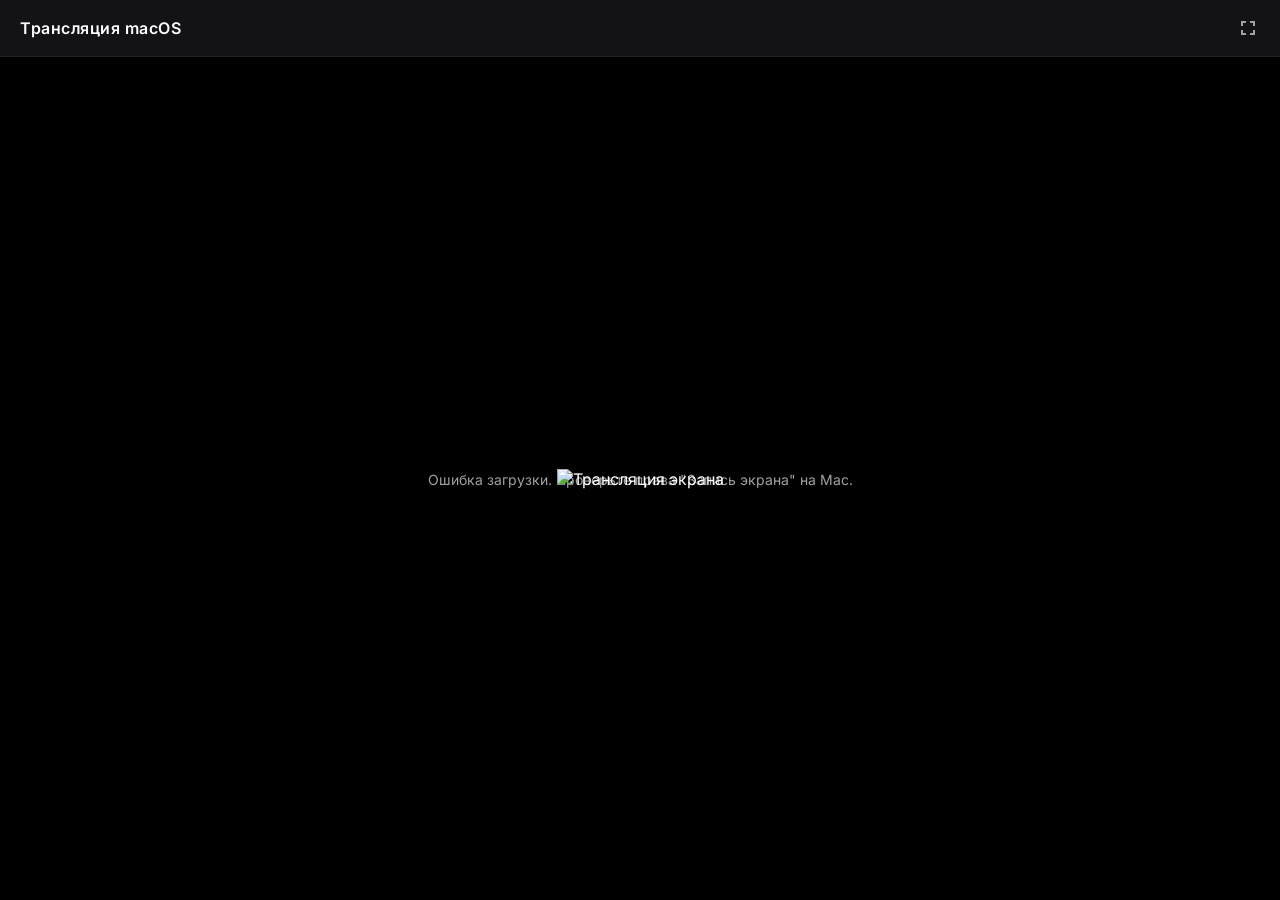
==== mobile/index.html @ 29d4b191 "Add files via upload" ====
<!DOCTYPE html>
<html lang="ru">
<head>
    <meta charset="UTF-8">
    <meta name="viewport" content="width=device-width, initial-scale=1.0">
    <title>Трансляция экрана</title>
    <link rel="stylesheet" href="/mobile/style.css">
    <link rel="preconnect" href="https://fonts.googleapis.com">
    <link rel="preconnect" href="https://fonts.gstatic.com" crossorigin>
    <link href="https://fonts.googleapis.com/css2?family=Inter:wght@400;600&display=swap" rel="stylesheet">
</head>
<body class="viewer-page">
    <div class="viewer-layout">
        <header class="viewer-header">
            <h1 class="viewer-header__title">Трансляция macOS</h1>
            <button class="viewer-header__btn" id="fullScreenBtn">
                <svg width="24" height="24" viewBox="0 0 24 24" fill="none" xmlns="http://www.w3.org/2000/svg">
                    <path d="M5 5h5v2H7v3H5V5zm14 0h-5v2h3v3h2V5zM5 19h5v-2H7v-3H5v5zm14 0h-5v-2h3v-3h2v5z" fill="currentColor"/>
                </svg>
            </button>
        </header>
        <main class="viewer-content">
            <div class="viewer-content__stream-box">
                <picture class="viewer-content__picture">
                    <img class="viewer-content__video" src="/stream" alt="Трансляция экрана">
                </picture>
            </div>
            <div class="viewer-content__loader">Ожидание потока...</div>
        </main>
    </div>
    <script src="/mobile/script.js"></script>
</body>
</html>
---- mobile/style.css ----
:root {
  --bg-primary: #0a0a0c;
  --bg-secondary: #121217;
  --text-primary: #ffffff;
  --text-secondary: #a0a0a5;
  --accent-color: #6366f1;
  --accent-hover: #4f46e5;
}

* {
  box-sizing: border-box;
  margin: 0;
  padding: 0;
}

body {
  font-family: "Inter", sans-serif;
  background-color: var(--bg-primary);
  color: var(--text-primary);
  overflow: hidden;
}

.viewer-page {
  height: 100vh;
  height: 100dvh;
  display: flex;
  flex-direction: column;
}

.viewer-layout {
  display: flex;
  flex-direction: column;
  height: 100%;
}

.viewer-header {
  display: flex;
  justify-content: space-between;
  align-items: center;
  padding: 16px 20px;
  background-color: var(--bg-secondary);
  border-bottom: 1px solid rgba(255, 255, 255, 0.05);
  z-index: 10;
}

.viewer-header__title {
  font-size: 16px;
  font-weight: 600;
  color: var(--text-primary);
  letter-spacing: 0.5px;
}

.viewer-header__btn {
  background: transparent;
  border: none;
  color: var(--text-secondary);
  cursor: pointer;
  display: flex;
  align-items: center;
  justify-content: center;
  transition: color 0.2s ease;
}

.viewer-header__btn:hover,
.viewer-header__btn:active {
  color: var(--text-primary);
}

.viewer-content {
  flex: 1;
  position: relative;
  display: flex;
  justify-content: center;
  align-items: center;
  background-color: #000;
}

.viewer-content__stream-box {
  width: 100%;
  height: 100%;
  display: flex;
  justify-content: center;
  align-items: center;
  overflow: hidden;
  position: relative;
  z-index: 2;
}

.viewer-content__picture {
  width: 100%;
  height: 100%;
  display: flex;
  justify-content: center;
  align-items: center;
}

.viewer-content__video {
  max-width: 100%;
  max-height: 100%;
  object-fit: contain;
}

.viewer-content__loader {
  position: absolute;
  top: 50%;
  left: 50%;
  transform: translate(-50%, -50%);
  font-size: 14px;
  color: var(--text-secondary);
  z-index: 1;
}

body.is-fullscreen .viewer-header {
  display: none;
}
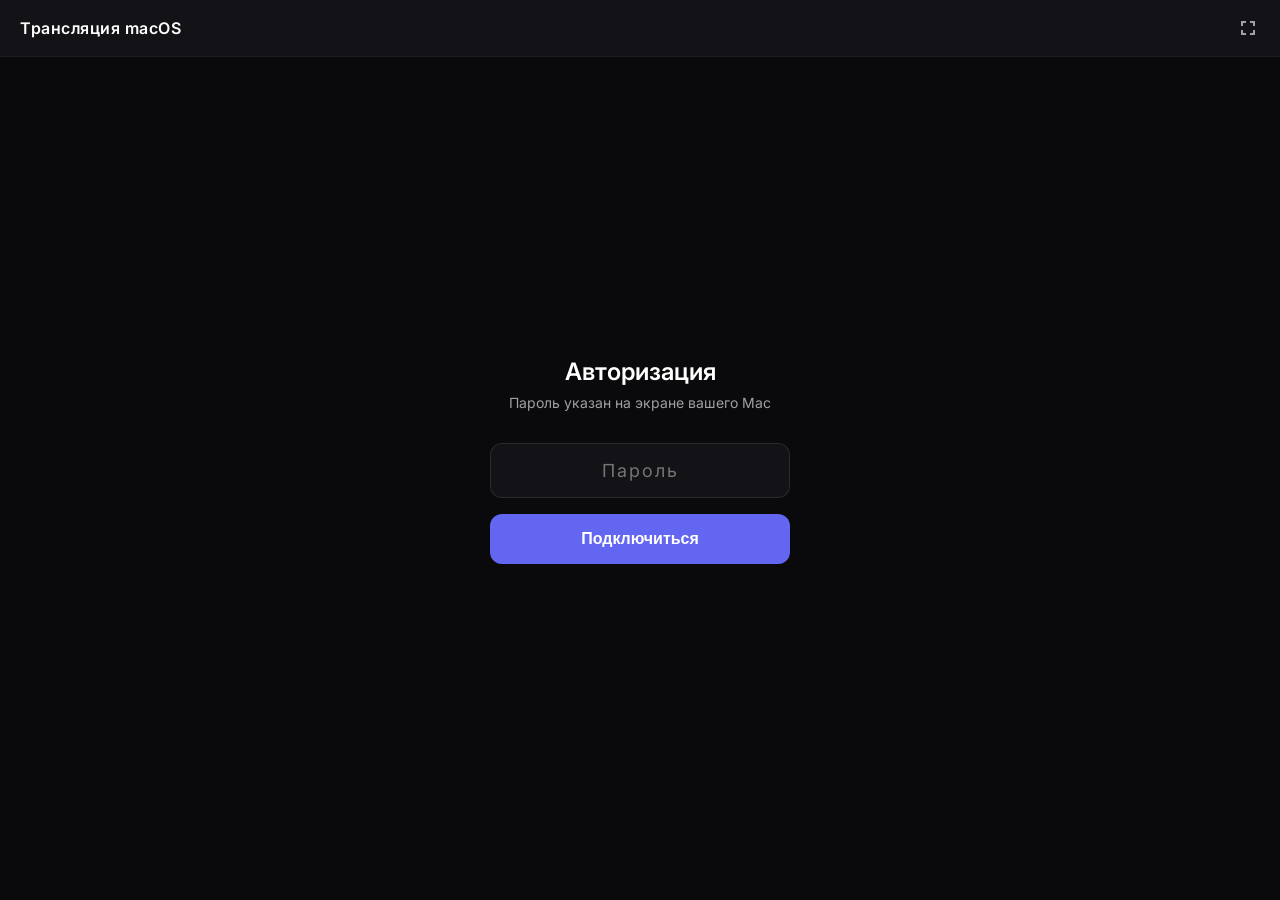
==== commit dfea3f3e: "Pass undate" ====
--- a/mobile/index.html
+++ b/mobile/index.html
@@ -19,14 +19,22 @@
                 </svg>
             </button>
         </header>
-        <main class="viewer-content">
+        <main class="viewer-content" id="viewerContent" style="display: none;">
             <div class="viewer-content__stream-box">
                 <picture class="viewer-content__picture">
-                    <img class="viewer-content__video" src="/stream" alt="Трансляция экрана">
+                    <img class="viewer-content__video" id="streamVideo" alt="Трансляция экрана">
                 </picture>
             </div>
-            <div class="viewer-content__loader">Ожидание потока...</div>
+            <div class="viewer-content__loader" id="streamLoader">Ожидание потока...</div>
         </main>
+
+        <div class="login-form" id="loginForm">
+            <h2 class="login-form__title">Авторизация</h2>
+            <p class="login-form__desc">Пароль указан на экране вашего Mac</p>
+            <input type="text" class="login-form__input" id="passwordInput" placeholder="Пароль" autocomplete="off" autocorrect="off" autocapitalize="off" spellcheck="false">
+            <button class="login-form__btn" id="loginBtn">Подключиться</button>
+            <div class="login-form__error" id="loginError"></div>
+        </div>
     </div>
     <script src="/mobile/script.js"></script>
 </body>
--- a/mobile/style.css
+++ b/mobile/style.css
@@ -113,3 +113,80 @@
 body.is-fullscreen .viewer-header {
   display: none;
 }
+
+.login-form {
+    display: flex;
+    flex-direction: column;
+    align-items: center;
+    justify-content: center;
+    height: 100vh;
+    padding: 20px;
+    box-sizing: border-box;
+    background-color: var(--bg-primary);
+    color: var(--text-primary);
+    text-align: center;
+}
+
+.login-form__title {
+    font-size: 24px;
+    margin-bottom: 8px;
+    font-weight: 600;
+}
+
+.login-form__desc {
+    font-size: 14px;
+    color: var(--text-secondary);
+    margin-bottom: 32px;
+}
+
+.login-form__input {
+    width: 100%;
+    max-width: 300px;
+    background: var(--bg-secondary);
+    border: 1px solid rgba(255, 255, 255, 0.1);
+    padding: 16px;
+    border-radius: 12px;
+    color: var(--text-primary);
+    font-size: 18px;
+    text-align: center;
+    outline: none;
+    margin-bottom: 16px;
+    transition: border-color 0.2s;
+    font-family: inherit;
+    letter-spacing: 2px;
+}
+
+.login-form__input:focus {
+    border-color: var(--accent-color);
+}
+
+.login-form__btn {
+    width: 100%;
+    max-width: 300px;
+    background: var(--accent-color);
+    color: #fff;
+    border: none;
+    padding: 16px;
+    border-radius: 12px;
+    font-size: 16px;
+    font-weight: 600;
+    cursor: pointer;
+    transition: background 0.2s;
+}
+
+.login-form__btn:hover {
+    background: var(--accent-hover);
+}
+
+.login-form__btn:disabled {
+    background: #374151;
+    color: #9ca3af;
+    cursor: not-allowed;
+}
+
+.login-form__error {
+    color: #ef4444;
+    font-size: 14px;
+    margin-top: 16px;
+    min-height: 20px;
+}
